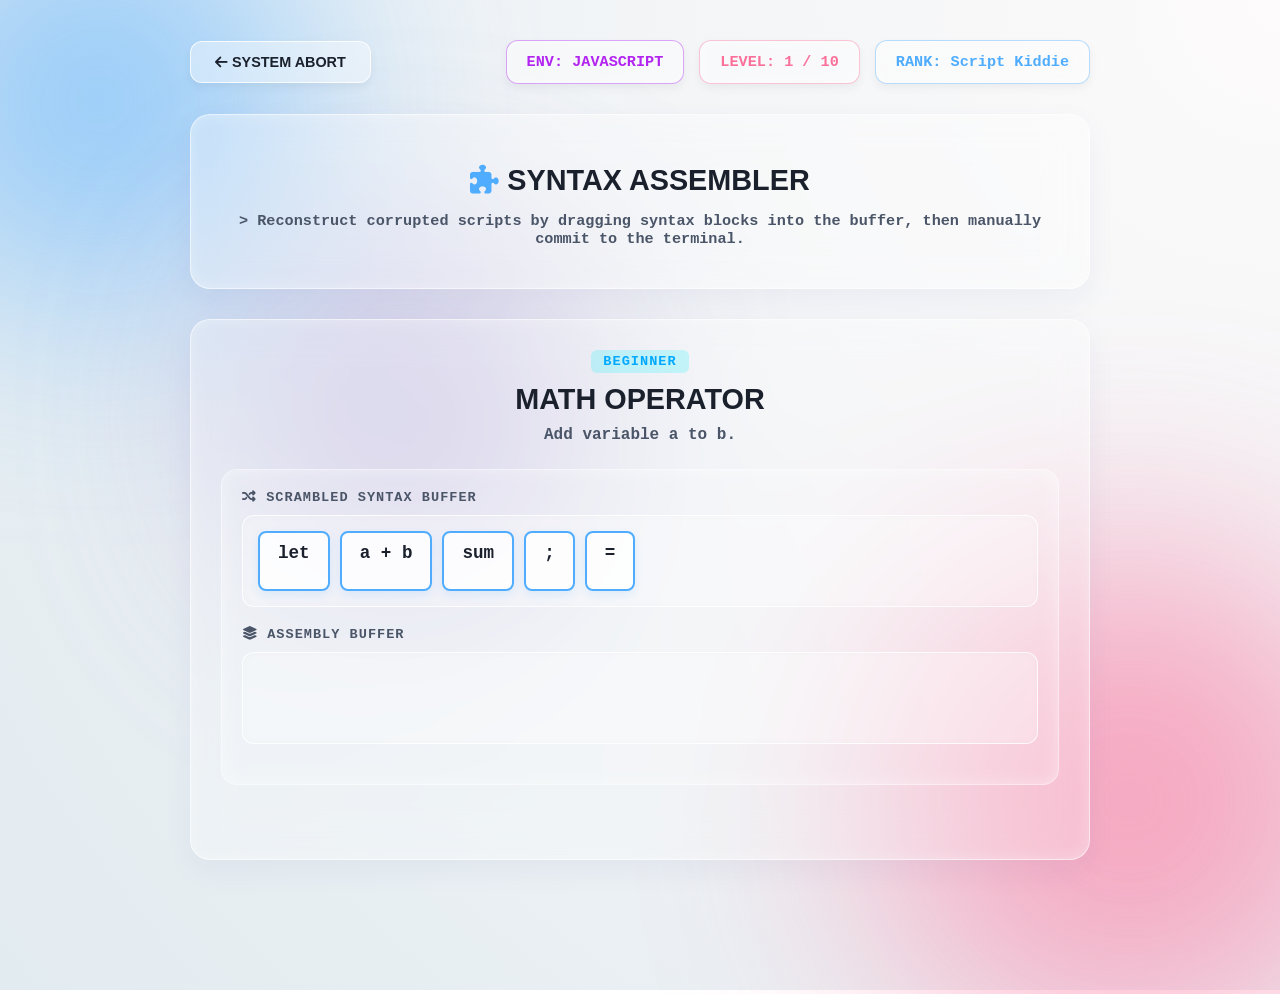
==== assembler.html @ ad6a9514 "Initial commit" ====
<!DOCTYPE html>
<html lang="en">
<head>
    <meta charset="UTF-8">
    <meta name="viewport" content="width=device-width, initial-scale=1.0">
    <title>Syntax Assembler | Multi-Break OS</title>
    <link rel="stylesheet" href="https://cdnjs.cloudflare.com/ajax/libs/font-awesome/6.4.0/css/all.min.css">
    <link rel="stylesheet" href="style.css"> 
    
    <style>
        body { background: #f0f4f8; background: radial-gradient(circle at top right, #fdfbfb 0%, #e2ebf0 100%); color: #2d3748; font-family: 'Inter', sans-serif; min-height: 100vh; position: relative; user-select: none;}
        .bg-shape { position: fixed; border-radius: 50%; filter: blur(120px); z-index: -10; opacity: 0.6; pointer-events: none; }
        .shape-1 { width: 400px; height: 400px; background: #4facfe; top: -100px; left: -100px; }
        .shape-2 { width: 500px; height: 500px; background: #fa709a; bottom: -150px; right: -100px; }
        .shape-3 { width: 300px; height: 300px; background: #a18cd1; top: 30%; left: 20%; }
        
        #game-container { max-width: 900px; margin: 40px auto; position: relative; z-index: 10; padding: 0 20px 50px 20px; }
        .game-header { display: flex; justify-content: space-between; align-items: center; margin-bottom: 30px; flex-wrap: wrap; gap: 15px; }
        .sys-stats { display: flex; gap: 15px; font-family: 'Fira Code', monospace; font-weight: 800; color: #1a202c; flex-wrap: wrap; }
        .stat-box { background: rgba(255,255,255,0.4); backdrop-filter: blur(15px); padding: 12px 20px; border-radius: 12px; border: 1px solid rgba(255,255,255,0.8); box-shadow: 0 4px 10px rgba(0,0,0,0.05), inset 0 0 10px rgba(255,255,255,0.4); font-size: 0.95rem; }
        
        .env-badge { color: #b224ef; border-color: rgba(178, 36, 239, 0.4);}
        .level-badge { color: #fa709a; border-color: rgba(250, 112, 154, 0.4);}
        .rank-badge { color: #4facfe; border-color: rgba(79, 172, 254, 0.4);}

        /* Standard Glass Intro Panel */
        .glass-panel { background: rgba(255, 255, 255, 0.3); backdrop-filter: blur(20px); border: 1px solid rgba(255,255,255,0.6); border-radius: 20px; box-shadow: 0 10px 30px rgba(31, 38, 135, 0.05), inset 0 0 15px rgba(255,255,255,0.3); }

        /* Main Game Panel (Bright Glass) */
        .game-panel { background: rgba(255, 255, 255, 0.25); backdrop-filter: blur(20px); border: 1px solid rgba(255,255,255,0.6); border-radius: 20px; padding: 30px; box-shadow: 0 10px 30px rgba(31, 38, 135, 0.05), inset 0 0 15px rgba(255,255,255,0.3); margin-bottom: 40px; color: #1a202c; }
        
        .mission-header { text-align: center; margin-bottom: 25px; }
        .category-tag { display: inline-block; background: rgba(0, 242, 254, 0.2); color: #0088cc; padding: 4px 12px; border-radius: 6px; font-size: 0.85rem; margin-bottom: 10px; font-family: 'Fira Code', monospace; font-weight: 900; letter-spacing: 1px;}
        .mission-title { font-size: 1.8rem; font-weight: 900; margin-bottom: 10px; text-transform: uppercase; color: #1a202c;}
        .mission-brief { color: #4a5568; font-family: 'Fira Code', monospace; font-size: 1rem; font-weight: 700;}

        /* Puzzle Zones (Frosted Translucent) */
        .puzzle-container { background: rgba(255, 255, 255, 0.15); border: 1px solid rgba(255, 255, 255, 0.5); padding: 20px; border-radius: 16px; margin-bottom: 20px; box-shadow: inset 0 0 15px rgba(255,255,255,0.4);}
        .zone-label { font-family: 'Fira Code', monospace; color: #4a5568; font-size: 0.85rem; font-weight: 900; margin-bottom: 10px; text-transform: uppercase; letter-spacing: 1px;}
        .block-area { display: flex; flex-wrap: wrap; gap: 10px; min-height: 60px; padding: 15px; background: rgba(255, 255, 255, 0.3); border-radius: 12px; border: 1px solid rgba(255,255,255,0.8); margin-bottom: 20px; box-shadow: inset 0 0 10px rgba(0,0,0,0.02);}

        /* Clickable Blocks */
        .code-block { background: rgba(255, 255, 255, 0.8); border: 2px solid #4facfe; color: #1a202c; font-family: 'Fira Code', monospace; font-weight: 800; font-size: 1.1rem; padding: 10px 18px; border-radius: 8px; cursor: pointer; transition: all 0.2s ease; box-shadow: 0 4px 10px rgba(79, 172, 254, 0.15); }
        .code-block:hover { background: linear-gradient(135deg, #4facfe, #00f2fe); color: white; border-color: transparent; transform: translateY(-2px); box-shadow: 0 6px 15px rgba(79, 172, 254, 0.4); }

        /* Terminal Entry Zone (Sleek Bright Glass) */
        .terminal-zone { background: rgba(255, 255, 255, 0.4); backdrop-filter: blur(15px); border: 1px solid rgba(255,255,255,0.8); border-left: 5px solid #b224ef; padding: 20px; border-radius: 12px; display: none; margin-top: 20px; box-shadow: 0 10px 25px rgba(31, 38, 135, 0.05);}
        .terminal-text { color: #b224ef; font-family: 'Fira Code', monospace; font-weight: 900; font-size: 0.95rem; margin-bottom: 15px;}
        .input-row { display: flex; align-items: center; background: rgba(255,255,255,0.6); padding: 10px 15px; border-radius: 8px; border: 1px solid rgba(255,255,255,0.9); box-shadow: inset 0 0 8px rgba(0,0,0,0.05);}
        .prompt { color: #fa709a; font-family: 'Fira Code', monospace; margin-right: 15px; font-weight: 900;}
        .code-input { flex-grow: 1; background: transparent; border: none; color: #1a202c; font-family: 'Fira Code', monospace; font-size: 1.1rem; outline: none; font-weight: 800;}
        
        .action-btn { background: linear-gradient(135deg, #b224ef, #7579ff); color: white; border: none; padding: 12px 25px; border-radius: 8px; font-family: 'Fira Code', monospace; font-weight: 900; cursor: pointer; margin-top: 15px; transition: all 0.2s; width: 100%; box-shadow: 0 5px 15px rgba(178, 36, 239, 0.3);}
        .action-btn:hover { background: linear-gradient(135deg, #7579ff, #b224ef); transform: translateY(-2px); box-shadow: 0 8px 20px rgba(178, 36, 239, 0.5); }

        .feedback-text { text-align: center; margin-top: 20px; font-family: 'Fira Code', monospace; font-weight: 900; font-size: 1.1rem; height: 24px; }
        
        .fallback-btn { background: rgba(255, 255, 255, 0.4); backdrop-filter: blur(15px); border: 1px solid rgba(255,255,255,0.8); padding: 12px 24px; border-radius: 12px; cursor: pointer; font-weight: 800; color: #1a202c; position: relative; z-index: 30; transition: all 0.3s ease; box-shadow: 0 4px 10px rgba(0,0,0,0.05); font-size: 0.9rem; }
        .fallback-btn:hover { background: rgba(255, 95, 86, 0.8); color: white; border-color: transparent; box-shadow: 0 8px 20px rgba(255, 95, 86, 0.3); transform: translateY(-2px); }

        @keyframes wrongShake { 0%, 100% { transform: translateX(0); } 25%, 75% { transform: translateX(-10px); } 50% { transform: translateX(10px); } }
        .anim-shake { animation: wrongShake 0.4s ease-in-out; }
    </style>
</head>
<body>

    <div class="bg-shape shape-1"></div><div class="bg-shape shape-2"></div><div class="bg-shape shape-3"></div>

    <div id="game-container">
        
        <div class="game-header">
            <button class="fallback-btn" onclick="window.location.href='index.html'"><i class="fa-solid fa-arrow-left"></i> SYSTEM ABORT</button>
            <div class="sys-stats">
                <div class="stat-box env-badge">ENV: <span id="ui-env">BOOTING</span></div>
                <div class="stat-box level-badge">LEVEL: <span id="ui-level">1</span> / 10</div>
                <div class="stat-box rank-badge">RANK: <span id="ui-rank">Script Kiddie</span></div>
            </div>
        </div>

        <div class="glass-panel" style="text-align: center; padding: 25px; margin-bottom: 30px;">
            <h2 style="margin-bottom: 10px; color: #1a202c; font-size: 1.8rem; font-weight: 900;"><i class="fa-solid fa-puzzle-piece" style="color: #4facfe;"></i> SYNTAX ASSEMBLER</h2>
            <p style="color: #4a5568; font-weight: 700; font-family: 'Fira Code', monospace; font-size: 0.95rem;">> Reconstruct corrupted scripts by dragging syntax blocks into the buffer, then manually commit to the terminal.</p>
        </div>

        <div class="game-panel">
            <div class="mission-header">
                <div class="category-tag" id="level-category">BEGINNER</div>
                <div class="mission-title" id="level-title">SYSTEM BOOT</div>
                <div class="mission-brief" id="mission-text">Loading instructions...</div>
            </div>

            <div class="puzzle-container" id="puzzle-zone">
                <div class="zone-label"><i class="fa-solid fa-shuffle"></i> Scrambled Syntax Buffer</div>
                <div class="block-area" id="scrambled-blocks"></div>

                <div class="zone-label" style="margin-top: 20px;"><i class="fa-solid fa-layer-group"></i> Assembly Buffer</div>
                <div class="block-area" id="assembly-blocks"></div>
            </div>

            <div class="terminal-zone" id="terminal-zone">
                <div class="terminal-text"><i class="fa-solid fa-check"></i> >> SYNTAX VERIFIED. MANUAL ENTRY REQUIRED.</div>
                <div class="input-row">
                    <span class="prompt">sys@core:~#</span>
                    <input type="text" id="code-input" class="code-input" autocomplete="off" spellcheck="false" placeholder="Type the assembled code here...">
                </div>
                <button class="action-btn" onclick="checkFinalCode()"><i class="fa-solid fa-terminal"></i> COMMIT CODE</button>
            </div>
            
            <div class="feedback-text" id="feedback"></div>
        </div>
    </div>

    <div id="victory-modal" style="display: none; position: fixed; top: 0; left: 0; width: 100%; height: 100%; background: rgba(255,255,255,0.4); backdrop-filter: blur(20px); justify-content: center; align-items: center; z-index: 3000;">
        <div class="glass-panel" style="text-align: center; max-width: 500px; padding: 50px; border: 2px solid rgba(67, 233, 123, 0.8); box-shadow: 0 20px 60px rgba(67, 233, 123, 0.2), inset 0 0 30px rgba(255,255,255,0.6); background: rgba(255,255,255,0.9); border-radius: 16px;">
            <h2 style="color: #43e97b; font-size: 2.8rem; margin-bottom: 15px; font-weight: 900; text-shadow: 0 0 15px rgba(67,233,123,0.4);"><i class="fa-solid fa-server"></i> MAINFRAME HACKED</h2>
            <p style="font-size: 1.1rem; color: #4a5568; margin-bottom: 35px; font-weight: 700; font-family: 'Fira Code', monospace;">All 10 stages cleared.<br>You are a Kernel Master.</p>
            <button class="fallback-btn" style="background: linear-gradient(135deg, #43e97b, #38f9d7); color: #1a202c; border: none; padding: 15px 35px; font-size: 1.1rem; box-shadow: 0 10px 25px rgba(67, 233, 123, 0.4);" onclick="window.location.href='index.html'">RETURN TO OS HUB</button>
        </div>
    </div>

    <script src="audio-manager.js"></script>

    <script>
        document.addEventListener('DOMContentLoaded', () => {

            const databases = {
                python: {
                    beg: [
                        { title: "STANDARD OUTPUT", brief: "The system needs to speak. Assemble the syntax to print 'Hello'.", blocks: ["print", "(", "\"Hello\"", ")"], correctOrder: ["print", "(", "\"Hello\"", ")"], finalCode: "print(\"Hello\")" },
                        { title: "DATA ALLOCATION", brief: "Variables store data. Declare 'hp' and set it to 100.", blocks: ["hp", "=", "100"], correctOrder: ["hp", "=", "100"], finalCode: "hp=100" },
                        { title: "LIST CREATION", brief: "Create an array of numbers.", blocks: ["arr", "=", "[", "1, 2, 3", "]"], correctOrder: ["arr", "=", "[", "1, 2, 3", "]"], finalCode: "arr=[1,2,3]" }
                    ],
                    mid: [
                        { title: "CONDITIONALS", brief: "Check if the user's score is exactly 10.", blocks: ["if", "score", "==", "10", ":"], correctOrder: ["if", "score", "==", "10", ":"], finalCode: "ifscore==10:" },
                        { title: "ITERATION", brief: "Loop through items in a list.", blocks: ["for", "item", "in", "data", ":"], correctOrder: ["for", "item", "in", "data", ":"], finalCode: "foritemindata:" },
                        { title: "WHILE LOOP", brief: "Loop continuously while power is active.", blocks: ["while", "power", ">", "0", ":"], correctOrder: ["while", "power", ">", "0", ":"], finalCode: "whilepower>0:" }
                    ],
                    adv: [
                        { title: "FUNCTIONS", brief: "Define a function named calculate.", blocks: ["def", "calculate", "(", "val", "):"], correctOrder: ["def", "calculate", "(", "val", "):"], finalCode: "defcalculate(val):" },
                        { title: "DICTIONARIES", brief: "Map a key to a value.", blocks: ["user", "=", "{", "'id': 1", "}"], correctOrder: ["user", "=", "{", "'id': 1", "}"], finalCode: "user={'id':1}" },
                        { title: "ERROR HANDLING", brief: "Catch a generic exception.", blocks: ["except", "Exception", "as", "e", ":"], correctOrder: ["except", "Exception", "as", "e", ":"], finalCode: "exceptExceptionase:" }
                    ],
                    pro: [
                        { title: "LIST COMPREHENSION", brief: "Generate a list in one line.", blocks: ["x", "=", "[i", "for i", "in range(5)]"], correctOrder: ["x", "=", "[i", "for i", "in range(5)]"], finalCode: "x=[iforiinrange(5)]" }
                    ]
                },
                javascript: {
                    beg: [
                        { title: "STANDARD OUTPUT", brief: "Log 'Hello' to the console.", blocks: ["console.log", "(", "'Hello'", ")", ";"], correctOrder: ["console.log", "(", "'Hello'", ")", ";"], finalCode: "console.log('Hello');" },
                        { title: "DATA ALLOCATION", brief: "Declare a constant 'hp' set to 100.", blocks: ["const", "hp", "=", "100", ";"], correctOrder: ["const", "hp", "=", "100", ";"], finalCode: "consthp=100;" },
                        { title: "MATH OPERATOR", brief: "Add variable a to b.", blocks: ["let", "sum", "=", "a + b", ";"], correctOrder: ["let", "sum", "=", "a + b", ";"], finalCode: "letsum=a+b;" }
                    ],
                    mid: [
                        { title: "CONDITIONALS", brief: "Check strict equality.", blocks: ["if", "(", "score", "===", "10", ")"], correctOrder: ["if", "(", "score", "===", "10", ")"], finalCode: "if(score===10)" },
                        { title: "ITERATION", brief: "Standard for loop header.", blocks: ["for", "(let i=0;", "i<5;", "i++)"], correctOrder: ["for", "(let i=0;", "i<5;", "i++)"], finalCode: "for(leti=0;i<5;i++)" },
                        { title: "ARROW FUNCTION", brief: "Create a simple arrow function.", blocks: ["const", "run", "=", "() =>", "{}"], correctOrder: ["const", "run", "=", "() =>", "{}"], finalCode: "construn=()=>{}" }
                    ],
                    adv: [
                        { title: "PROMISES", brief: "Return a resolved promise.", blocks: ["return", "Promise", ".resolve", "(", ")", ";"], correctOrder: ["return", "Promise", ".resolve", "(", ")", ";"], finalCode: "returnPromise.resolve();" },
                        { title: "DESTRUCTURING", brief: "Extract id from an object.", blocks: ["const", "{ id }", "=", "user", ";"], correctOrder: ["const", "{ id }", "=", "user", ";"], finalCode: "const{id}=user;" },
                        { title: "DOM MANIPULATION", brief: "Select an element by ID.", blocks: ["document", ".getElementById", "(", "'hud'", ")"], correctOrder: ["document", ".getElementById", "(", "'hud'", ")"], finalCode: "document.getElementById('hud')" }
                    ],
                    pro: [
                        { title: "ASYNC AWAIT", brief: "Await a fetch call.", blocks: ["const", "data", "=", "await", "fetch(url)", ";"], correctOrder: ["const", "data", "=", "await", "fetch(url)", ";"], finalCode: "constdata=awaitfetch(url);" }
                    ]
                }
            };

            const getLangData = (lang) => databases[lang] || databases['javascript'];

            const urlParams = new URLSearchParams(window.location.search);
            const currentLang = urlParams.get('lang') || 'javascript';
            document.getElementById('ui-env').innerText = currentLang.toUpperCase();
            
            const langDb = getLangData(currentLang);

            function getRandomItems(array, count) {
                const shuffled = [...array].sort(() => 0.5 - Math.random());
                return shuffled.slice(0, count);
            }

            let beg = getRandomItems(langDb.beg, 3);
            let mid = getRandomItems(langDb.mid, 3);
            let adv = getRandomItems(langDb.adv, 3);
            let pro = getRandomItems(langDb.pro, 1);

            const levels = [
                { category: "BEGINNER", rank: "Script Kiddie", ...beg[0] }, { category: "BEGINNER", rank: "Script Kiddie", ...beg[1] }, { category: "BEGINNER", rank: "Junior Hacker", ...beg[2] },
                { category: "INTERMEDIATE", rank: "Logic Weaver", ...mid[0] }, { category: "INTERMEDIATE", rank: "Logic Weaver", ...mid[1] }, { category: "INTERMEDIATE", rank: "Data Architect", ...mid[2] },
                { category: "ADVANCED", rank: "Memory Manipulator", ...adv[0] }, { category: "ADVANCED", rank: "Memory Manipulator", ...adv[1] }, { category: "ADVANCED", rank: "System Architect", ...adv[2] },
                { category: "PRO LEVEL", rank: "Kernel Master", ...pro[0] }
            ];

            let currentLevel = 0;
            let assembledSequence = [];

            const elScrambled = document.getElementById('scrambled-blocks');
            const elAssembly = document.getElementById('assembly-blocks');
            const elTerminal = document.getElementById('terminal-zone');
            const elPuzzle = document.getElementById('puzzle-zone');
            const elInput = document.getElementById('code-input');
            const elFeedback = document.getElementById('feedback');
            const categoryTag = document.getElementById('level-category');

            function loadLevel() {
                if (currentLevel >= levels.length) {
                    // --- SAVE STATE & AUDIO TRIGGER ---
                    if(typeof AudioEngine !== 'undefined') {
                        AudioEngine.playSound('success'); 
                        AudioEngine.saveProgress('Assembler Cleared', 'Cleared');
                    }
                    document.getElementById('victory-modal').style.display = 'flex';
                    return;
                }

                const level = levels[currentLevel];
                document.getElementById('ui-level').innerText = currentLevel + 1;
                document.getElementById('ui-rank').innerText = level.rank;
                categoryTag.innerText = level.category;
                document.getElementById('level-title').innerText = level.title;
                document.getElementById('mission-text').innerText = level.brief;

                let tagColor = level.category === "INTERMEDIATE" ? 'rgba(250, 112, 154, 0.2)' : level.category === "ADVANCED" ? 'rgba(178, 36, 239, 0.2)' : level.category === "PRO LEVEL" ? 'rgba(255, 8, 68, 0.2)' : 'rgba(0, 242, 254, 0.2)';
                let textColor = level.category === "INTERMEDIATE" ? '#fa709a' : level.category === "ADVANCED" ? '#b224ef' : level.category === "PRO LEVEL" ? '#ff0844' : '#00a8ff';
                categoryTag.style.background = tagColor;
                categoryTag.style.color = textColor;

                assembledSequence = [];
                elTerminal.style.display = 'none'; elPuzzle.style.opacity = '1';
                elAssembly.innerHTML = ''; elScrambled.innerHTML = ''; elInput.value = ''; elFeedback.innerText = '';

                let shuffledBlocks = [...level.blocks].sort(() => Math.random() - 0.5);
                shuffledBlocks.forEach(blockText => {
                    let btn = document.createElement('div');
                    btn.className = 'code-block'; btn.innerText = blockText;
                    btn.onclick = () => { if(typeof AudioEngine !== 'undefined') AudioEngine.playSound('click'); moveToAssembly(btn, blockText); };
                    elScrambled.appendChild(btn);
                });
            }

            function moveToAssembly(btn, blockText) {
                elScrambled.removeChild(btn);
                btn.onclick = () => { if(typeof AudioEngine !== 'undefined') AudioEngine.playSound('click'); returnToScrambled(btn, blockText); };
                elAssembly.appendChild(btn);
                assembledSequence.push(blockText);
                checkPuzzle();
            }

            function returnToScrambled(btn, blockText) {
                elAssembly.removeChild(btn);
                btn.onclick = () => { if(typeof AudioEngine !== 'undefined') AudioEngine.playSound('click'); moveToAssembly(btn, blockText); };
                elScrambled.appendChild(btn);
                assembledSequence = assembledSequence.filter(b => b !== blockText);
                elFeedback.innerText = "";
            }

            function checkPuzzle() {
                const level = levels[currentLevel];
                if (assembledSequence.length === level.correctOrder.length) {
                    let isCorrect = assembledSequence.every((val, i) => val === level.correctOrder[i]);
                    if (isCorrect) {
                        if(typeof AudioEngine !== 'undefined') AudioEngine.playSound('success');
                        elFeedback.style.color = "#b224ef"; 
                        elFeedback.innerText = "SYNTAX VERIFIED. TERMINAL UNLOCKED.";
                        elPuzzle.style.opacity = '0.5';
                        elTerminal.style.display = 'block'; 
                        elInput.focus();
                    } else {
                        if(typeof AudioEngine !== 'undefined') AudioEngine.playSound('error');
                        elFeedback.style.color = "#ff0844";
                        elFeedback.innerText = "LOGIC ERROR. REORDER THE BLOCKS.";
                        document.querySelector('.game-panel').classList.add('anim-shake');
                        setTimeout(()=> document.querySelector('.game-panel').classList.remove('anim-shake'), 400);
                    }
                }
            }

            window.checkFinalCode = function() {
                const level = levels[currentLevel];
                let userCode = elInput.value.replace(/\s+/g, '').replace(/'/g, '"');
                let targetCode = level.finalCode.replace(/\s+/g, '').replace(/'/g, '"');

                if (userCode === targetCode) {
                    if(typeof AudioEngine !== 'undefined') AudioEngine.playSound('success');
                    elFeedback.style.color = "#4facfe"; 
                    elFeedback.innerText = "CODE COMMITTED. ADVANCING...";
                    currentLevel++;
                    setTimeout(loadLevel, 1200);
                } else {
                    if(typeof AudioEngine !== 'undefined') AudioEngine.playSound('error');
                    elFeedback.style.color = "#ff0844";
                    elFeedback.innerText = "COMPILER ERROR. CHECK YOUR TYPING.";
                    elTerminal.classList.add('anim-shake');
                    setTimeout(()=> elTerminal.classList.remove('anim-shake'), 400);
                }
            }

            elInput.addEventListener("keypress", (e) => { if (e.key === "Enter") { e.preventDefault(); checkFinalCode(); } });

            // Initialize Game instantly without boot screen
            loadLevel();
        });
    </script>
</body>
</html>
---- style.css ----
/* ==========================================
   --- OS BOOT LOADER & GLOBAL SETUP ---
   ========================================== */
html { scroll-behavior: smooth; }
body.locked { overflow: hidden; }

body { 
    font-family: 'Inter', sans-serif; 
    margin: 0; padding: 0; min-height: 100vh; position: relative; 
    color: #1a202c; background-color: #f0f4f8; 
}

/* ==========================================
   --- 1. MAXIMUM GLASSMORPHISM & PASTEL MESH ---
   ========================================== */
.bg-mesh {
    position: fixed; top: 0; left: 0; width: 100vw; height: 100vh; z-index: -1; overflow: hidden; background-color: #f0f4f8;
    background-image: 
        radial-gradient(at 10% 20%, rgba(135, 206, 250, 0.8) 0px, transparent 50%),
        radial-gradient(at 80% 10%, rgba(250, 218, 221, 0.8) 0px, transparent 50%),
        radial-gradient(at 40% 60%, rgba(246, 201, 232, 0.8) 0px, transparent 50%),
        radial-gradient(at 80% 50%, rgba(161, 255, 206, 0.6) 0px, transparent 50%),
        radial-gradient(at 90% 90%, rgba(255, 187, 187, 0.8) 0px, transparent 50%);
}

/* Enhancing the Frosted Glass Effect */
.glass-card {
    background: rgba(255, 255, 255, 0.55); /* More opaque white */
    backdrop-filter: blur(35px); /* Heavier blur */
    -webkit-backdrop-filter: blur(35px);
    border: 1px solid rgba(255, 255, 255, 1); /* Pure solid white border */
    border-radius: 20px; 
    box-shadow: 0 15px 35px rgba(0, 0, 0, 0.05), inset 0 0 25px rgba(255,255,255,0.7); /* Thicker inner glow */
}

/* ==========================================
   --- 2. BOOTLOADER ANIMATIONS ---
   ========================================== */
#os-boot-loader { position: fixed; top: 0; left: 0; width: 100vw; height: 100vh; background: rgba(240, 244, 248, 0.85); backdrop-filter: blur(30px); z-index: 9999; display: flex; justify-content: center; align-items: center; transition: opacity 0.6s ease-out, visibility 0.6s; }
.boot-glass-panel { background: rgba(255, 255, 255, 0.6); border: 1px solid rgba(255, 255, 255, 1); padding: 50px; border-radius: 24px; text-align: center; box-shadow: 0 20px 50px rgba(31, 38, 135, 0.1), inset 0 0 25px rgba(255,255,255,0.7); max-width: 400px; width: 85%; animation: floatup 0.8s cubic-bezier(0.16, 1, 0.3, 1); }
.boot-icon { font-size: 3.5rem; color: #4facfe; margin-bottom: 20px; animation: pulseBlink 1.5s infinite; filter: drop-shadow(0 0 10px rgba(79, 172, 254, 0.4)); }
.boot-title { font-family: 'Inter', sans-serif; font-weight: 900; font-size: 1.8rem; color: #1a202c; margin: 0 0 10px 0; letter-spacing: 1px; }
.boot-status { font-family: 'Fira Code', monospace; font-size: 0.85rem; color: #4a5568; margin-bottom: 30px; font-weight: 800; }
.boot-progress-bar { width: 100%; height: 8px; background: rgba(255, 255, 255, 0.8); border-radius: 10px; overflow: hidden; box-shadow: inset 0 1px 3px rgba(0,0,0,0.1); }
.boot-progress-fill { height: 100%; width: 0%; background: linear-gradient(90deg, #00f2fe, #4facfe); border-radius: 10px; box-shadow: 0 0 10px rgba(0, 242, 254, 0.6); animation: loadProgress 2.2s cubic-bezier(0.4, 0, 0.2, 1) forwards; }

@keyframes loadProgress { 0% { width: 0%; } 30% { width: 45%; } 70% { width: 80%; } 100% { width: 100%; } }
@keyframes floatup { 0% { opacity: 0; transform: translateY(30px); } 100% { opacity: 1; transform: translateY(0); } }
@keyframes pulseBlink { 0%, 100% { opacity: 1; } 50% { opacity: 0.5; } }

/* ==========================================
   --- 3. NAVIGATION & HERO ---
   ========================================== */
.hub-nav { 
    display: flex; justify-content: space-between; align-items: center; 
    padding: 18px 40px; margin: 20px auto; max-width: 1100px;
    border-radius: 50px; position: sticky; top: 20px; z-index: 100; 
}
.hub-logo { font-weight: 900; font-size: 1.2rem; color: #1a202c; display: flex; align-items: center; gap: 10px; letter-spacing: 0.5px;}
.nav-links a { text-decoration: none; margin-left: 25px; font-weight: 800; font-size: 0.9rem; color: #4a5568; transition: color 0.3s;}
.nav-links a:hover { color: #1a202c; }

.hub-container { max-width: 1100px; margin: 0 auto; padding: 40px 20px; position: relative; z-index: 10;}

.hero-section { text-align: center; margin: 60px 0; }
.hero-title { 
    font-size: 5rem; font-weight: 900; color: #1a202c; margin: 0 0 10px 0; line-height: 1.1; letter-spacing: -1.5px;
    text-shadow: 0 0 30px rgba(255,255,255,1), 0 0 15px rgba(255,255,255,0.8); 
}
.hero-subtitle { font-family: 'Fira Code', monospace; font-size: 1.1rem; color: #4a5568; font-weight: 700; margin-bottom: 40px;}

.down-arrow { 
    display: inline-block; font-size: 2rem; color: #4facfe; text-decoration: none;
    animation: floatup 2s infinite alternate; transition: transform 0.2s;
}
.down-arrow:hover { transform: scale(1.2); }

/* ==========================================
   --- 4. SECTIONS & TERMINAL ---
   ========================================== */
.section-block { margin-bottom: 70px; }
.section-title { font-family: 'Inter', sans-serif; font-weight: 900; font-size: 1.6rem; color: #1a202c; margin-bottom: 25px; display: flex; align-items: center; gap: 10px;}
.section-header { display: flex; justify-content: space-between; align-items: center; margin-bottom: 25px; }

.terminal-window { padding: 0; overflow: hidden; margin-bottom: 25px; border-radius: 16px; background: rgba(255, 255, 255, 0.6); }
.mac-header { background: rgba(255,255,255,0.7); padding: 12px 20px; display: flex; gap: 8px; border-bottom: 1px solid rgba(255,255,255,0.8); border-top-left-radius: 16px; border-top-right-radius: 16px;}
.mac-dot { width: 14px; height: 14px; border-radius: 50%; }
.mac-dot.red { background: #ff5f56; } .mac-dot.yellow { background: #ffbd2e; } .mac-dot.green { background: #27c93f; }
.term-body { padding: 30px; font-family: 'Fira Code', monospace; font-size: 1.05rem; color: #4a5568; line-height: 1.8; font-weight: 700;}
.term-prompt { color: #00e5ff; font-weight: 900;}
.term-highlight { color: #b224ef; background: rgba(178, 36, 239, 0.1); padding: 2px 8px; border-radius: 6px;}
.term-cursor { display: inline-block; width: 10px; height: 16px; background: #4a5568; animation: pulseBlink 1s infinite; vertical-align: middle;}

/* Fixed Flex Alignment for Social Buttons */
.social-row { display: flex; gap: 15px; flex-wrap: wrap; }
.social-btn { 
    background: rgba(255, 255, 255, 0.8); border: 1px solid white; padding: 12px 25px; border-radius: 12px; 
    font-weight: 800; font-size: 0.9rem; color: #1a202c; cursor: pointer; transition: all 0.3s; 
    box-shadow: 0 4px 15px rgba(0,0,0,0.04);
    display: flex; align-items: center; justify-content: center; gap: 8px; /* Icon alignment fix */
}
.social-btn:hover { transform: translateY(-4px); box-shadow: 0 10px 20px rgba(0,0,0,0.1); background: white; color: #4facfe; }

/* ==========================================
   --- 5. TELEMETRY GRID & HOVER FX ---
   ========================================== */
.env-selector { font-weight: 800; font-size: 0.9rem; display: flex; align-items: center;}
.glass-select { background: rgba(255,255,255,0.9); border: 1px solid rgba(255,255,255,1); padding: 8px 15px; border-radius: 8px; font-family: 'Inter', sans-serif; font-weight: 800; outline: none; cursor: pointer; color: #1a202c; margin-left: 10px; box-shadow: 0 2px 5px rgba(0,0,0,0.02);}

.telemetry-grid { display: grid; grid-template-columns: repeat(auto-fit, minmax(220px, 1fr)); gap: 15px; }

.telemetry-card { 
    background: rgba(255,255,255,0.6); padding: 18px; border-radius: 12px; font-family: 'Fira Code', monospace; 
    font-weight: 800; font-size: 0.95rem; border: 1px solid rgba(255,255,255,1); display: flex; align-items: center; 
    justify-content: center; gap: 10px; box-shadow: 0 4px 10px rgba(0,0,0,0.02); position: relative; overflow: hidden; transition: all 0.3s;
}
.telemetry-content { display: flex; align-items: center; gap: 10px; z-index: 2; transition: opacity 0.3s; }
.telemetry-hover-text { position: absolute; bottom: -100%; left: 0; width: 100%; height: 100%; display: flex; align-items: center; justify-content: center; font-size: 0.8rem; font-weight: 900; color: white; transition: bottom 0.3s ease-out; z-index: 3; text-align: center; padding: 0 10px; box-sizing: border-box;}

.telemetry-card.unlocked { color: #1a202c; }
.telemetry-card.locked { color: #4a5568; }

.text-unlocked { color: #43e97b; font-size: 1.1rem; } 
.text-locked { color: #fa709a; font-size: 1.1rem; }

/* Restored Telemetry Animations */
.telemetry-card.unlocked:hover .telemetry-content { opacity: 0; }
.telemetry-card.unlocked:hover .telemetry-hover-text { bottom: 0; background: linear-gradient(0deg, #43e97b, rgba(67, 233, 123, 0.8)); }
.telemetry-card.locked:hover .telemetry-content { opacity: 0; }
.telemetry-card.locked:hover .telemetry-hover-text { bottom: 0; background: linear-gradient(0deg, #ff0844, rgba(255, 8, 68, 0.8)); }


/* ==========================================
   --- 6. MODULE CARDS ---
   ========================================== */
.modules-grid { display: grid; grid-template-columns: repeat(auto-fit, minmax(320px, 1fr)); gap: 30px; }
.module-card { padding: 30px; display: flex; flex-direction: column; transition: all 0.4s cubic-bezier(0.16, 1, 0.3, 1); cursor: default; }
.module-card:hover { transform: translateY(-8px); background: rgba(255,255,255,0.75); box-shadow: 0 20px 40px rgba(0,0,0,0.1); border-color: rgba(255,255,255,1);}

.pill-badge { background: #00e5ff; background: linear-gradient(135deg, #00f2fe, #4facfe); color: white; padding: 6px 16px; border-radius: 20px; font-size: 0.75rem; font-weight: 900; align-self: flex-start; margin-bottom: 20px; letter-spacing: 0.5px; box-shadow: 0 4px 10px rgba(0, 242, 254, 0.3);}

/* Restored Exact Game Font Sizing */
.module-title { font-family: 'Inter', sans-serif; font-weight: 900; font-size: 1.6rem; margin: 0 0 10px 0; color: #1a202c; letter-spacing: -0.5px;}
.module-desc { font-family: 'Fira Code', monospace; font-size: 0.95rem; color: #4a5568; font-weight: 700; line-height: 1.6; flex-grow: 1; margin-bottom: 25px;}

/* Fixed Initiate Button States */
.initiate-btn { background: rgba(255,255,255,0.9); color: #00e5ff; border: 1px solid white; padding: 14px; border-radius: 30px; font-weight: 900; font-size: 0.95rem; cursor: pointer; transition: all 0.3s; text-align: center; width: 100%; box-shadow: 0 4px 10px rgba(0,0,0,0.05);}
.initiate-btn:hover { background: linear-gradient(135deg, #00f2fe, #4facfe); color: white; border-color: transparent; transform: scale(1.03); box-shadow: 0 8px 20px rgba(0, 242, 254, 0.4); }

/* ==========================================
   --- 7. FEEDBACK FORM & FOOTER ---
   ========================================== */
.feedback-form { padding: 40px; }
.feedback-desc { color: #4a5568; font-family: 'Fira Code', monospace; margin-bottom: 25px; font-weight: 700; }
form label { display: block; font-family: 'Fira Code', monospace; font-weight: 900; font-size: 0.85rem; color: #1a202c; margin-bottom: 10px;}
form input[type="text"], form textarea { width: 100%; background: rgba(255,255,255,0.8); border: 1px solid rgba(255,255,255,1); padding: 15px; border-radius: 12px; font-family: 'Fira Code', monospace; font-size: 1rem; color: #1a202c; margin-bottom: 20px; box-sizing: border-box; outline: none; transition: 0.3s;}
form input:focus, form textarea:focus { background: white; border-color: #4facfe; box-shadow: 0 0 15px rgba(79, 172, 254, 0.15);}
form textarea { resize: vertical; min-height: 120px; }

.radio-group { display: flex; gap: 20px; margin-bottom: 25px; font-family: 'Fira Code', monospace; font-weight: 700; color: #4a5568;}
.radio-group label { display: flex; align-items: center; gap: 8px; cursor: pointer; }

.transmit-btn { background: white; color: #1a202c; border: 1px solid white; padding: 16px 30px; border-radius: 12px; font-weight: 900; font-size: 0.95rem; cursor: pointer; transition: all 0.3s; box-shadow: 0 5px 15px rgba(0,0,0,0.05); font-family: 'Inter', sans-serif;}
.transmit-btn:hover { transform: translateY(-3px); box-shadow: 0 10px 20px rgba(0,0,0,0.1); color: #4facfe;}

footer { text-align: center; padding: 40px 20px; margin-top: 60px; border-top: 1px solid rgba(255,255,255,0.6);}
.footer-socials { display: flex; justify-content: center; gap: 15px; margin-bottom: 20px; }
.footer-socials a { width: 45px; height: 45px; background: rgba(255,255,255,0.7); border-radius: 50%; display: flex; justify-content: center; align-items: center; color: #4a5568; text-decoration: none; font-size: 1.3rem; transition: all 0.3s; border: 1px solid rgba(255,255,255,1);}
.footer-socials a:hover { background: white; color: #4facfe; transform: scale(1.1); box-shadow: 0 5px 15px rgba(0,0,0,0.1);}
.footer-links { display: flex; justify-content: center; gap: 25px; margin-bottom: 20px; font-weight: 800; font-size: 0.95rem;}
.footer-links a { color: #4a5568; text-decoration: none; transition: 0.3s;}
.footer-links a:hover { color: #1a202c; }
.footer-copy { font-family: 'Fira Code', monospace; font-size: 0.85rem; color: #a0aec0; font-weight: 700;}

/* ==========================================
   --- 8. MODALS ---
   ========================================== */
.hidden { display: none !important; }
.modal-overlay { position: fixed; top: 0; left: 0; width: 100vw; height: 100vh; background: rgba(255,255,255,0.2); backdrop-filter: blur(25px); -webkit-backdrop-filter: blur(25px); z-index: 2000; display: flex; justify-content: center; align-items: center;}
.modal-box { padding: 40px; max-width: 500px; width: 90%; text-align: center; position: relative;}
.close-btn { position: absolute; top: 20px; right: 25px; font-size: 1.5rem; cursor: pointer; color: #a0aec0; transition: 0.2s;}
.close-btn:hover { color: #ff0844; }

.modal-title { font-weight: 900; margin-bottom: 5px; color: #1a202c;}
.modal-subtitle { font-family: 'Fira Code', monospace; color: #4facfe; font-weight: 800; margin-bottom: 25px;}

.lang-btn { display: block; width: 100%; background: white; border: 2px solid transparent; padding: 16px; margin-bottom: 12px; border-radius: 12px; font-family: 'Fira Code', monospace; font-weight: 900; cursor: pointer; transition: all 0.3s; color: #1a202c; box-shadow: 0 4px 10px rgba(0,0,0,0.02);}
.lang-btn:hover { background: linear-gradient(135deg, #00f2fe, #4facfe); color: white; transform: translateY(-2px); box-shadow: 0 8px 15px rgba(0, 242, 254, 0.3);}

.modal-transmission { font-family: 'Fira Code', monospace; font-weight: 900; color: #4facfe; margin-bottom: 10px; }
.briefing-desc { font-family: 'Fira Code', monospace; font-weight: 700; color: #4a5568; line-height: 1.6; text-align: left; background: rgba(255,255,255,0.7); padding: 20px; border-radius: 12px; border-left: 4px solid #4facfe; height: 110px; box-shadow: inset 0 0 10px rgba(0,0,0,0.02);}
.syntax-warning { background: rgba(255, 8, 68, 0.05); border: 1px solid rgba(255, 8, 68, 0.3); padding: 15px; border-radius: 10px; margin-top: 20px; transition: opacity 0.5s; text-align: left;}
.syntax-text { color: #ff0844; font-family: 'Fira Code', monospace; font-size: 0.85rem; font-weight: bold;}

.start-btn { background: linear-gradient(135deg, #00f2fe, #4facfe); color: white; border: none; padding: 16px; width: 100%; font-weight: 900; font-size: 1.1rem; border-radius: 12px; margin-top: 25px; cursor: pointer; transition: 0.3s; box-shadow: 0 4px 15px rgba(0, 242, 254, 0.3);}
.start-btn:hover { transform: scale(1.02); box-shadow: 0 8px 20px rgba(0, 242, 254, 0.5); }

@media (max-width: 768px) {
    .hub-nav { margin: 10px; padding: 15px 20px; border-radius: 20px;}
    .hero-title { font-size: 3rem; }
    .social-row { justify-content: center; }
}
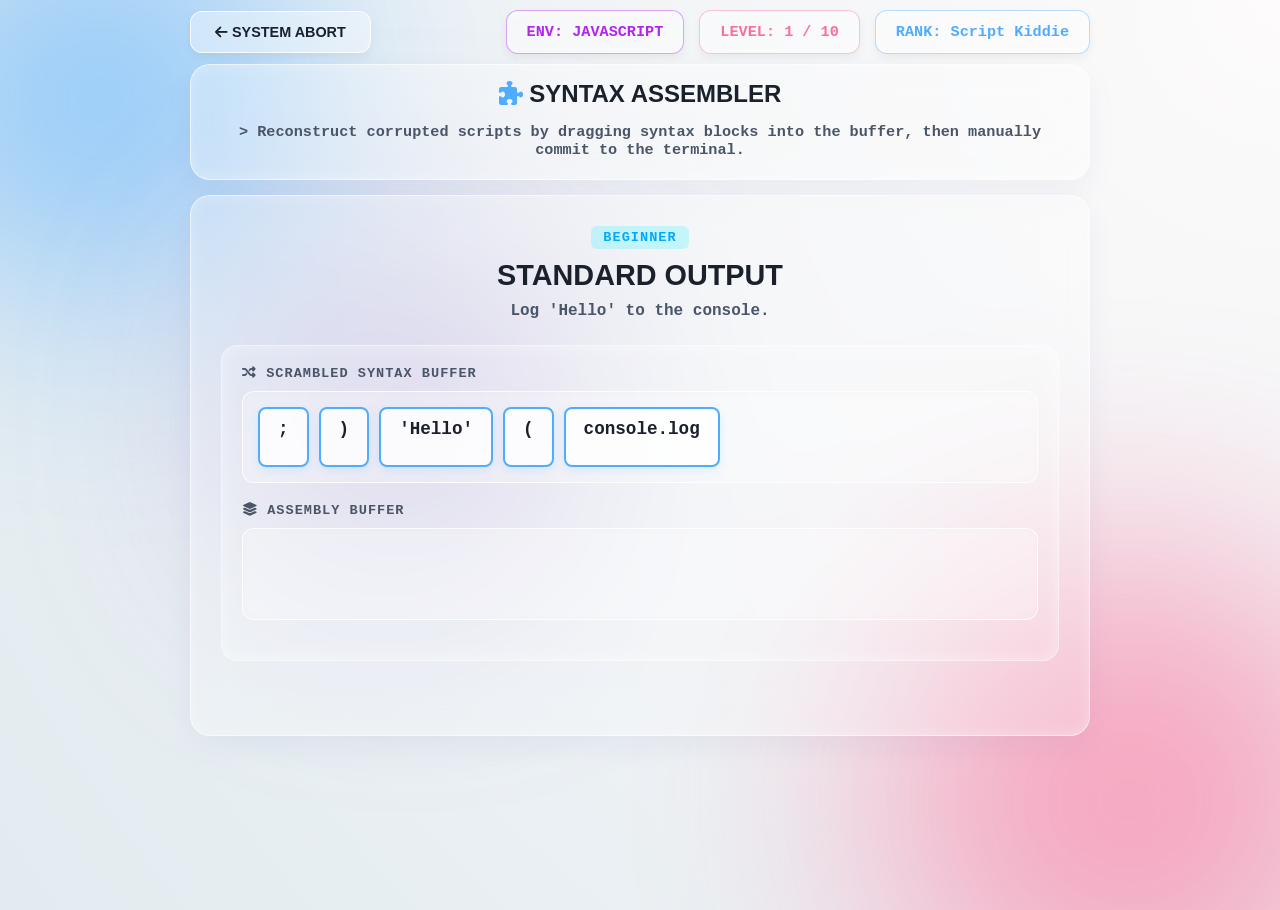
==== commit 011726dc: "fixed compact screen layout for games and updated hub ui" ====
--- a/assembler.html
+++ b/assembler.html
@@ -60,6 +60,32 @@
 
         @keyframes wrongShake { 0%, 100% { transform: translateX(0); } 25%, 75% { transform: translateX(-10px); } 50% { transform: translateX(10px); } }
         .anim-shake { animation: wrongShake 0.4s ease-in-out; }
+    /* ==========================================
+   --- COMPACT LAPTOP SCREEN FIX ---
+   ========================================== */
+#game-container {
+    margin: 10px auto !important; 
+    padding: 0 15px 15px 15px !important;
+}
+.game-header {
+    margin-bottom: 10px !important; 
+}
+.glass-panel, .glass-card {
+    padding: 15px 25px !important; 
+    margin-bottom: 15px !important; 
+}
+h2, .module-title {
+    margin-top: 0 !important;
+    margin-bottom: 5px !important;
+    font-size: 1.5rem !important;
+}
+p, .module-desc {
+    margin-bottom: 5px !important;
+}
+.telemetry-box {
+    padding: 15px !important;
+    gap: 10px !important;
+}
     </style>
 </head>
 <body>
--- a/style.css
+++ b/style.css
@@ -1,7 +1,7 @@
 /* ==========================================
    --- OS BOOT LOADER & GLOBAL SETUP ---
    ========================================== */
-html { scroll-behavior: smooth; }
+html { scroll-behavior: smooth; } /* Enables smooth scrolling for arrow */
 body.locked { overflow: hidden; }
 
 body { 
@@ -23,14 +23,13 @@
         radial-gradient(at 90% 90%, rgba(255, 187, 187, 0.8) 0px, transparent 50%);
 }
 
-/* Enhancing the Frosted Glass Effect */
 .glass-card {
-    background: rgba(255, 255, 255, 0.55); /* More opaque white */
-    backdrop-filter: blur(35px); /* Heavier blur */
+    background: rgba(255, 255, 255, 0.55); 
+    backdrop-filter: blur(35px); 
     -webkit-backdrop-filter: blur(35px);
-    border: 1px solid rgba(255, 255, 255, 1); /* Pure solid white border */
+    border: 1px solid rgba(255, 255, 255, 1); 
     border-radius: 20px; 
-    box-shadow: 0 15px 35px rgba(0, 0, 0, 0.05), inset 0 0 25px rgba(255,255,255,0.7); /* Thicker inner glow */
+    box-shadow: 0 15px 35px rgba(0, 0, 0, 0.05), inset 0 0 25px rgba(255,255,255,0.7); 
 }
 
 /* ==========================================
@@ -72,8 +71,9 @@
 .down-arrow { 
     display: inline-block; font-size: 2rem; color: #4facfe; text-decoration: none;
     animation: floatup 2s infinite alternate; transition: transform 0.2s;
+    cursor: pointer;
 }
-.down-arrow:hover { transform: scale(1.2); }
+.down-arrow:hover { transform: scale(1.2); color: #1a202c; }
 
 /* ==========================================
    --- 4. SECTIONS & TERMINAL ---
@@ -91,13 +91,12 @@
 .term-highlight { color: #b224ef; background: rgba(178, 36, 239, 0.1); padding: 2px 8px; border-radius: 6px;}
 .term-cursor { display: inline-block; width: 10px; height: 16px; background: #4a5568; animation: pulseBlink 1s infinite; vertical-align: middle;}
 
-/* Fixed Flex Alignment for Social Buttons */
 .social-row { display: flex; gap: 15px; flex-wrap: wrap; }
 .social-btn { 
     background: rgba(255, 255, 255, 0.8); border: 1px solid white; padding: 12px 25px; border-radius: 12px; 
     font-weight: 800; font-size: 0.9rem; color: #1a202c; cursor: pointer; transition: all 0.3s; 
     box-shadow: 0 4px 15px rgba(0,0,0,0.04);
-    display: flex; align-items: center; justify-content: center; gap: 8px; /* Icon alignment fix */
+    display: flex; align-items: center; justify-content: center; gap: 8px;
 }
 .social-btn:hover { transform: translateY(-4px); box-shadow: 0 10px 20px rgba(0,0,0,0.1); background: white; color: #4facfe; }
 
@@ -114,21 +113,20 @@
     font-weight: 800; font-size: 0.95rem; border: 1px solid rgba(255,255,255,1); display: flex; align-items: center; 
     justify-content: center; gap: 10px; box-shadow: 0 4px 10px rgba(0,0,0,0.02); position: relative; overflow: hidden; transition: all 0.3s;
 }
-.telemetry-content { display: flex; align-items: center; gap: 10px; z-index: 2; transition: opacity 0.3s; }
+
+.telemetry-content { display: flex; align-items: center; justify-content: center; gap: 10px; z-index: 2; transition: opacity 0.3s; position: relative; width: 100%;}
 .telemetry-hover-text { position: absolute; bottom: -100%; left: 0; width: 100%; height: 100%; display: flex; align-items: center; justify-content: center; font-size: 0.8rem; font-weight: 900; color: white; transition: bottom 0.3s ease-out; z-index: 3; text-align: center; padding: 0 10px; box-sizing: border-box;}
 
 .telemetry-card.unlocked { color: #1a202c; }
 .telemetry-card.locked { color: #4a5568; }
-
 .text-unlocked { color: #43e97b; font-size: 1.1rem; } 
 .text-locked { color: #fa709a; font-size: 1.1rem; }
 
-/* Restored Telemetry Animations */
-.telemetry-card.unlocked:hover .telemetry-content { opacity: 0; }
-.telemetry-card.unlocked:hover .telemetry-hover-text { bottom: 0; background: linear-gradient(0deg, #43e97b, rgba(67, 233, 123, 0.8)); }
-.telemetry-card.locked:hover .telemetry-content { opacity: 0; }
-.telemetry-card.locked:hover .telemetry-hover-text { bottom: 0; background: linear-gradient(0deg, #ff0844, rgba(255, 8, 68, 0.8)); }
-
+/* Fixed Telemetry Hover Animations */
+.unlocked:hover .telemetry-content { opacity: 0; }
+.unlocked:hover .telemetry-hover-text { bottom: 0; background: linear-gradient(0deg, #43e97b, rgba(67, 233, 123, 0.9)); }
+.locked:hover .telemetry-content { opacity: 0; }
+.locked:hover .telemetry-hover-text { bottom: 0; background: linear-gradient(0deg, #ff0844, rgba(255, 8, 68, 0.9)); }
 
 /* ==========================================
    --- 6. MODULE CARDS ---
@@ -138,13 +136,10 @@
 .module-card:hover { transform: translateY(-8px); background: rgba(255,255,255,0.75); box-shadow: 0 20px 40px rgba(0,0,0,0.1); border-color: rgba(255,255,255,1);}
 
 .pill-badge { background: #00e5ff; background: linear-gradient(135deg, #00f2fe, #4facfe); color: white; padding: 6px 16px; border-radius: 20px; font-size: 0.75rem; font-weight: 900; align-self: flex-start; margin-bottom: 20px; letter-spacing: 0.5px; box-shadow: 0 4px 10px rgba(0, 242, 254, 0.3);}
-
-/* Restored Exact Game Font Sizing */
 .module-title { font-family: 'Inter', sans-serif; font-weight: 900; font-size: 1.6rem; margin: 0 0 10px 0; color: #1a202c; letter-spacing: -0.5px;}
 .module-desc { font-family: 'Fira Code', monospace; font-size: 0.95rem; color: #4a5568; font-weight: 700; line-height: 1.6; flex-grow: 1; margin-bottom: 25px;}
 
-/* Fixed Initiate Button States */
-.initiate-btn { background: rgba(255,255,255,0.9); color: #00e5ff; border: 1px solid white; padding: 14px; border-radius: 30px; font-weight: 900; font-size: 0.95rem; cursor: pointer; transition: all 0.3s; text-align: center; width: 100%; box-shadow: 0 4px 10px rgba(0,0,0,0.05);}
+.initiate-btn { background: rgba(255,255,255,0.8); color: #00e5ff; border: 1px solid white; padding: 14px; border-radius: 30px; font-weight: 900; font-size: 0.95rem; cursor: pointer; transition: all 0.3s; text-align: center; width: 100%; box-shadow: 0 4px 10px rgba(0,0,0,0.05);}
 .initiate-btn:hover { background: linear-gradient(135deg, #00f2fe, #4facfe); color: white; border-color: transparent; transform: scale(1.03); box-shadow: 0 8px 20px rgba(0, 242, 254, 0.4); }
 
 /* ==========================================
@@ -153,7 +148,7 @@
 .feedback-form { padding: 40px; }
 .feedback-desc { color: #4a5568; font-family: 'Fira Code', monospace; margin-bottom: 25px; font-weight: 700; }
 form label { display: block; font-family: 'Fira Code', monospace; font-weight: 900; font-size: 0.85rem; color: #1a202c; margin-bottom: 10px;}
-form input[type="text"], form textarea { width: 100%; background: rgba(255,255,255,0.8); border: 1px solid rgba(255,255,255,1); padding: 15px; border-radius: 12px; font-family: 'Fira Code', monospace; font-size: 1rem; color: #1a202c; margin-bottom: 20px; box-sizing: border-box; outline: none; transition: 0.3s;}
+form input[type="text"], form textarea { width: 100%; background: rgba(255,255,255,0.7); border: 1px solid rgba(255,255,255,0.9); padding: 15px; border-radius: 12px; font-family: 'Fira Code', monospace; font-size: 1rem; color: #1a202c; margin-bottom: 20px; box-sizing: border-box; outline: none; transition: 0.3s;}
 form input:focus, form textarea:focus { background: white; border-color: #4facfe; box-shadow: 0 0 15px rgba(79, 172, 254, 0.15);}
 form textarea { resize: vertical; min-height: 120px; }
 
@@ -163,9 +158,9 @@
 .transmit-btn { background: white; color: #1a202c; border: 1px solid white; padding: 16px 30px; border-radius: 12px; font-weight: 900; font-size: 0.95rem; cursor: pointer; transition: all 0.3s; box-shadow: 0 5px 15px rgba(0,0,0,0.05); font-family: 'Inter', sans-serif;}
 .transmit-btn:hover { transform: translateY(-3px); box-shadow: 0 10px 20px rgba(0,0,0,0.1); color: #4facfe;}
 
-footer { text-align: center; padding: 40px 20px; margin-top: 60px; border-top: 1px solid rgba(255,255,255,0.6);}
+footer { text-align: center; padding: 40px 20px; margin-top: 60px; border-top: 1px solid rgba(255,255,255,0.4);}
 .footer-socials { display: flex; justify-content: center; gap: 15px; margin-bottom: 20px; }
-.footer-socials a { width: 45px; height: 45px; background: rgba(255,255,255,0.7); border-radius: 50%; display: flex; justify-content: center; align-items: center; color: #4a5568; text-decoration: none; font-size: 1.3rem; transition: all 0.3s; border: 1px solid rgba(255,255,255,1);}
+.footer-socials a { width: 45px; height: 45px; background: rgba(255,255,255,0.6); border-radius: 50%; display: flex; justify-content: center; align-items: center; color: #4a5568; text-decoration: none; font-size: 1.3rem; transition: all 0.3s; border: 1px solid rgba(255,255,255,0.8);}
 .footer-socials a:hover { background: white; color: #4facfe; transform: scale(1.1); box-shadow: 0 5px 15px rgba(0,0,0,0.1);}
 .footer-links { display: flex; justify-content: center; gap: 25px; margin-bottom: 20px; font-weight: 800; font-size: 0.95rem;}
 .footer-links a { color: #4a5568; text-decoration: none; transition: 0.3s;}
